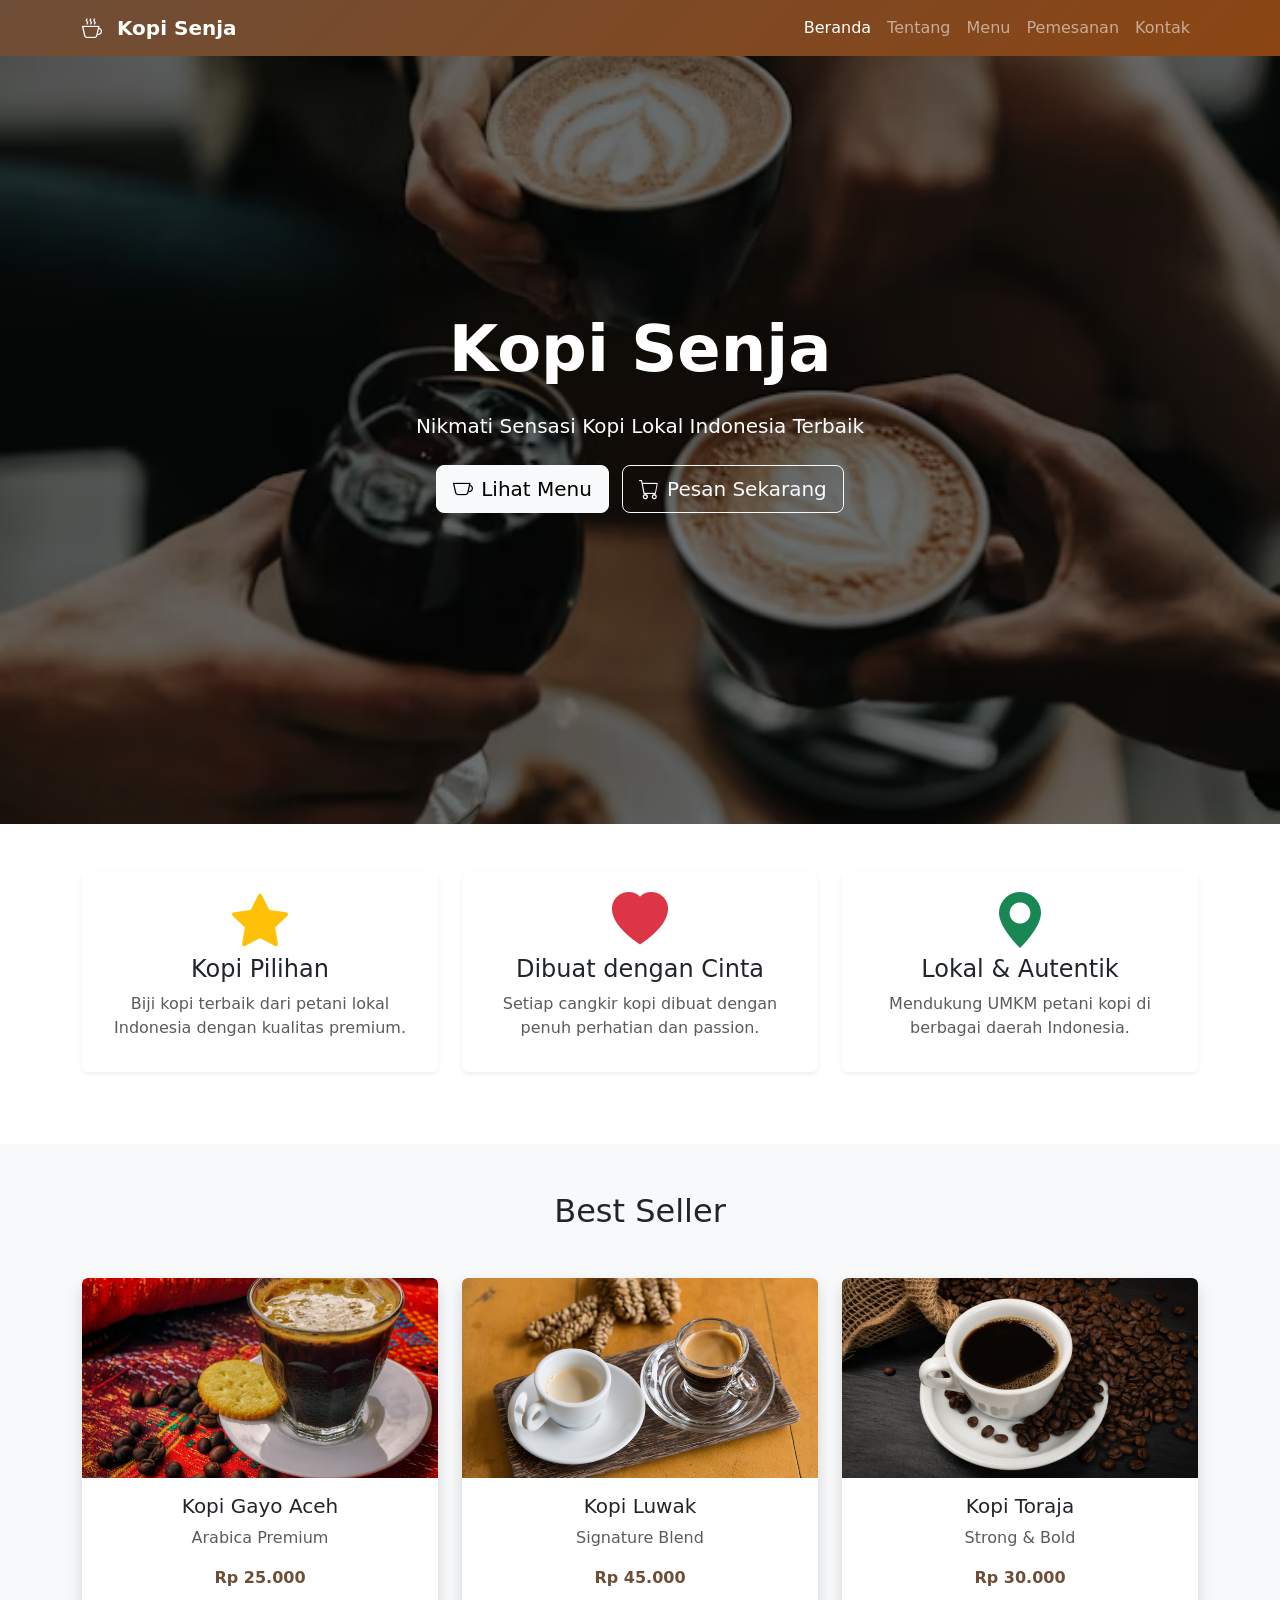
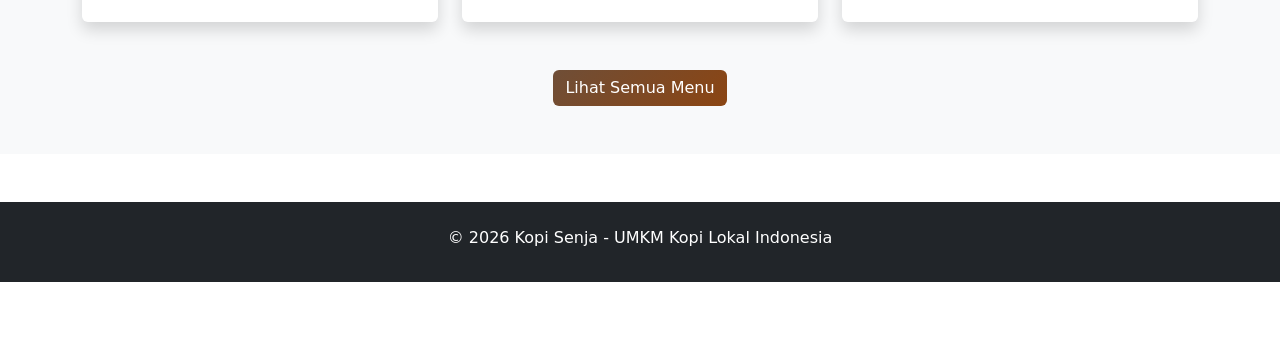
==== index.html @ 731be766 "Project pertama di tahun 2026" ====
<!DOCTYPE html>
<html lang="id">
<head>
    <meta charset="UTF-8">
    <meta name="viewport" content="width=device-width, initial-scale=1.0">
    <title>Kopi Senja - Beranda</title>
    <link rel="icon" href="/img/Vintage Logo Kedai Kopi Simpel.png" type="image/png">
    <!-- Bootstrap 5 CSS -->
    <link href="https://cdn.jsdelivr.net/npm/bootstrap@5.3.0/dist/css/bootstrap.min.css" rel="stylesheet">
    <!-- Bootstrap Icons -->
    <link rel="stylesheet" href="https://cdn.jsdelivr.net/npm/bootstrap-icons@1.10.0/font/bootstrap-icons.css">
    <!-- Custom CSS -->
    <link rel="stylesheet" href="../css/style.css">
</head>
<body>
    <!-- Navbar -->
    <nav class="navbar navbar-expand-lg navbar-dark bg-coffee fixed-top">
        <div class="container">
            <a class="navbar-brand fw-bold" href="index.html">
                <i class="bi bi-cup-hot me-2"></i>
                Kopi Senja
            </a>
            <button class="navbar-toggler" type="button" data-bs-toggle="collapse" data-bs-target="#navbarNav">
                <span class="navbar-toggler-icon"></span>
            </button>
            <div class="collapse navbar-collapse" id="navbarNav">
                <ul class="navbar-nav ms-auto">
                    <li class="nav-item"><a class="nav-link active" href="index.html">Beranda</a></li>
                    <li class="nav-item"><a class="nav-link" href="about.html">Tentang</a></li>
                    <li class="nav-item"><a class="nav-link" href="produk.html">Menu</a></li>
                    <li class="nav-item"><a class="nav-link" href="data.html">Pemesanan</a></li>
                    <li class="nav-item"><a class="nav-link" href="kontak.html">Kontak</a></li>
                </ul>
            </div>
        </div>
    </nav>

    <!-- Hero Section -->
    <section class="hero-section d-flex align-items-center">
        <div class="container text-center text-white">
            <h1 class="display-3 fw-bold mb-4 animate-fade-in">Kopi Senja</h1>
            <p class="lead mb-4 animate-fade-in-delay">Nikmati Sensasi Kopi Lokal Indonesia Terbaik</p>
            <a href="produk.html" class="btn btn-light btn-lg me-2 animate-fade-in-delay-2">
                <i class="bi bi-cup me-2"></i>Lihat Menu
            </a>
            <a href="data.html" class="btn btn-outline-light btn-lg animate-fade-in-delay-2">
                <i class="bi bi-cart me-2"></i>Pesan Sekarang
            </a>
        </div>
    </section>

    <!-- Features Section -->
    <section class="py-5">
        <div class="container">
            <div class="row text-center">
                <div class="col-md-4 mb-4">
                    <div class="card h-100 border-0 shadow-sm hover-card">
                        <div class="card-body">
                            <i class="bi bi-star-fill text-warning display-4 mb-3"></i>
                            <h4>Kopi Pilihan</h4>
                            <p class="text-muted">Biji kopi terbaik dari petani lokal Indonesia dengan kualitas premium.</p>
                        </div>
                    </div>
                </div>
                <div class="col-md-4 mb-4">
                    <div class="card h-100 border-0 shadow-sm hover-card">
                        <div class="card-body">
                            <i class="bi bi-heart-fill text-danger display-4 mb-3"></i>
                            <h4>Dibuat dengan Cinta</h4>
                            <p class="text-muted">Setiap cangkir kopi dibuat dengan penuh perhatian dan passion.</p>
                        </div>
                    </div>
                </div>
                <div class="col-md-4 mb-4">
                    <div class="card h-100 border-0 shadow-sm hover-card">
                        <div class="card-body">
                            <i class="bi bi-geo-alt-fill text-success display-4 mb-3"></i>
                            <h4>Lokal & Autentik</h4>
                            <p class="text-muted">Mendukung UMKM petani kopi di berbagai daerah Indonesia.</p>
                        </div>
                    </div>
                </div>
            </div>
        </div>
    </section>

    <!-- Best Seller Preview -->
    <section class="py-5 bg-light">
        <div class="container">
            <h2 class="text-center mb-5">Best Seller</h2>
            <div class="row">
                <div class="col-md-4 mb-4">
                    <div class="card border-0 shadow product-card">
                        <img src="/img/Kopi_Hitam_King_Gayo_Arabika.jpg" class="card-img-top" alt="Kopi Gayo">
                        <div class="card-body text-center">
                            <h5 class="card-title">Kopi Gayo Aceh</h5>
                            <p class="text-muted">Arabica Premium</p>
                            <p class="fw-bold text-coffee">Rp 25.000</p>
                        </div>
                    </div>
                </div>
                <div class="col-md-4 mb-4">
                    <div class="card border-0 shadow product-card">
                        <img src="/img/X-Fakta-Kopi-Luwak-dan-Manfaatnya-untuk-Kesehatan.jpg" class="card-img-top" alt="Kopi Luwak">
                        <div class="card-body text-center">
                            <h5 class="card-title">Kopi Luwak</h5>
                            <p class="text-muted">Signature Blend</p>
                            <p class="fw-bold text-coffee">Rp 45.000</p>
                        </div>
                    </div>
                </div>
                <div class="col-md-4 mb-4">
                    <div class="card border-0 shadow product-card">
                        <img src="/img/fakta-biji-kopi-toraja-1.jpeg" class="card-img-top" alt="Kopi Toraja">
                        <div class="card-body text-center">
                            <h5 class="card-title">Kopi Toraja</h5>
                            <p class="text-muted">Strong & Bold</p>
                            <p class="fw-bold text-coffee">Rp 30.000</p>
                        </div>
                    </div>
                </div>
            </div>
            <div class="text-center mt-4">
                <a href="produk.html" class="btn btn-coffee">Lihat Semua Menu</a>
            </div>
        </div>
    </section>

    <!-- Footer -->
    <footer class="bg-dark text-white py-4 mt-5">
        <div class="container text-center">
            <p class="mb-2">&copy; 2026 Kopi Senja - UMKM Kopi Lokal Indonesia</p>
        </div>
    </footer>

    <!-- Bootstrap JS -->
    <script src="https://cdn.jsdelivr.net/npm/bootstrap@5.3.0/dist/js/bootstrap.bundle.min.js"></script>
    <script src="js/script.js"></script>
</body>
</html>
---- css/style.css ----
/* Custom CSS untuk Kopi Senja */

/* Warna Custom */
:root {
    --coffee-primary: #6F4E37;
    --coffee-secondary: #8B4513;
    --coffee-light: #D2691E;
    --coffee-cream: #F5DEB3;
}

/* Navbar Custom */
.bg-coffee {
    background: linear-gradient(135deg, #6F4E37 0%, #8B4513 100%) !important;
}

.text-coffee {
    color: var(--coffee-primary) !important;
}

.btn-coffee {
    background: linear-gradient(135deg, #6F4E37 0%, #8B4513 100%);
    color: white;
    border: none;
    transition: all 0.3s ease;
}

.btn-coffee:hover {
    background: linear-gradient(135deg, #5a3f2d 0%, #6b3410 100%);
    color: white;
    transform: translateY(-2px);
    box-shadow: 0 4px 15px rgba(111, 78, 55, 0.4);
}

.btn-outline-coffee {
    color: var(--coffee-primary);
    border: 2px solid var(--coffee-primary);
    background: transparent;
    transition: all 0.3s ease;
}

.btn-outline-coffee:hover {
    background: var(--coffee-primary);
    color: white;
    transform: translateY(-2px);
}

.border-coffee {
    border-color: var(--coffee-primary) !important;
}

/* Hero Section */
.hero-section {
    background: linear-gradient(rgba(0,0,0,0.5), rgba(0,0,0,0.5)), url('/img/photo-1510972527921-ce03766a1cf1.avif');
    background-size: cover;
    background-position: center;
    background-attachment: fixed;
    height: 100vh;
    margin-top: -76px;
    padding-top: 76px;
}

/* Page Header */
.page-header {
    background: linear-gradient(rgba(0,0,0,0.6), rgba(0,0,0,0.6)), url('/img/photo-1567310017355-abb57d268c73.avif');
    background-size: cover;
    background-position: center;
    height: 400px;
    margin-top: -76px;
    padding-top: 76px;
    display: flex;
    align-items: center;
}

/* Card Hover Effects */
.hover-card {
    transition: all 0.3s ease;
    cursor: pointer;
}

.hover-card:hover {
    transform: translateY(-10px);
    box-shadow: 0 10px 30px rgba(0,0,0,0.2) !important;
}

.product-card {
    transition: all 0.3s ease;
    overflow: hidden;
}

.product-card:hover {
    transform: translateY(-5px);
    box-shadow: 0 10px 25px rgba(111, 78, 55, 0.3) !important;
}

.product-card img {
    transition: transform 0.5s ease;
    height: 200px;
    object-fit: cover;
}

.product-card:hover img {
    transform: scale(1.1);
}

/* Gallery Effects */
.gallery-item {
    cursor: pointer;
    height: 250px;
}

.gallery-img {
    height: 100%;
    object-fit: cover;
    transition: transform 0.5s ease;
}

.gallery-overlay {
    background: rgba(111, 78, 55, 0.8);
    opacity: 0;
    transition: all 0.3s ease;
}

.gallery-item:hover .gallery-overlay {
    opacity: 1;
}

.gallery-item:hover .gallery-img {
    transform: scale(1.1);
}

/* Animation Classes */
.animate-fade-in {
    animation: fadeIn 1s ease-in;
}

.animate-fade-in-delay {
    animation: fadeIn 1s ease-in 0.3s both;
}

.animate-fade-in-delay-2 {
    animation: fadeIn 1s ease-in 0.6s both;
}

@keyframes fadeIn {
    from {
        opacity: 0;
        transform: translateY(30px);
    }
    to {
        opacity: 1;
        transform: translateY(0);
    }
}

.fade-in {
    animation: fadeIn 0.5s ease-in;
}

/* Smooth Scroll */
html {
    scroll-behavior: smooth;
}

/* Custom Scrollbar */
::-webkit-scrollbar {
    width: 10px;
}

::-webkit-scrollbar-track {
    background: #f1f1f1;
}

::-webkit-scrollbar-thumb {
    background: var(--coffee-primary);
    border-radius: 5px;
}
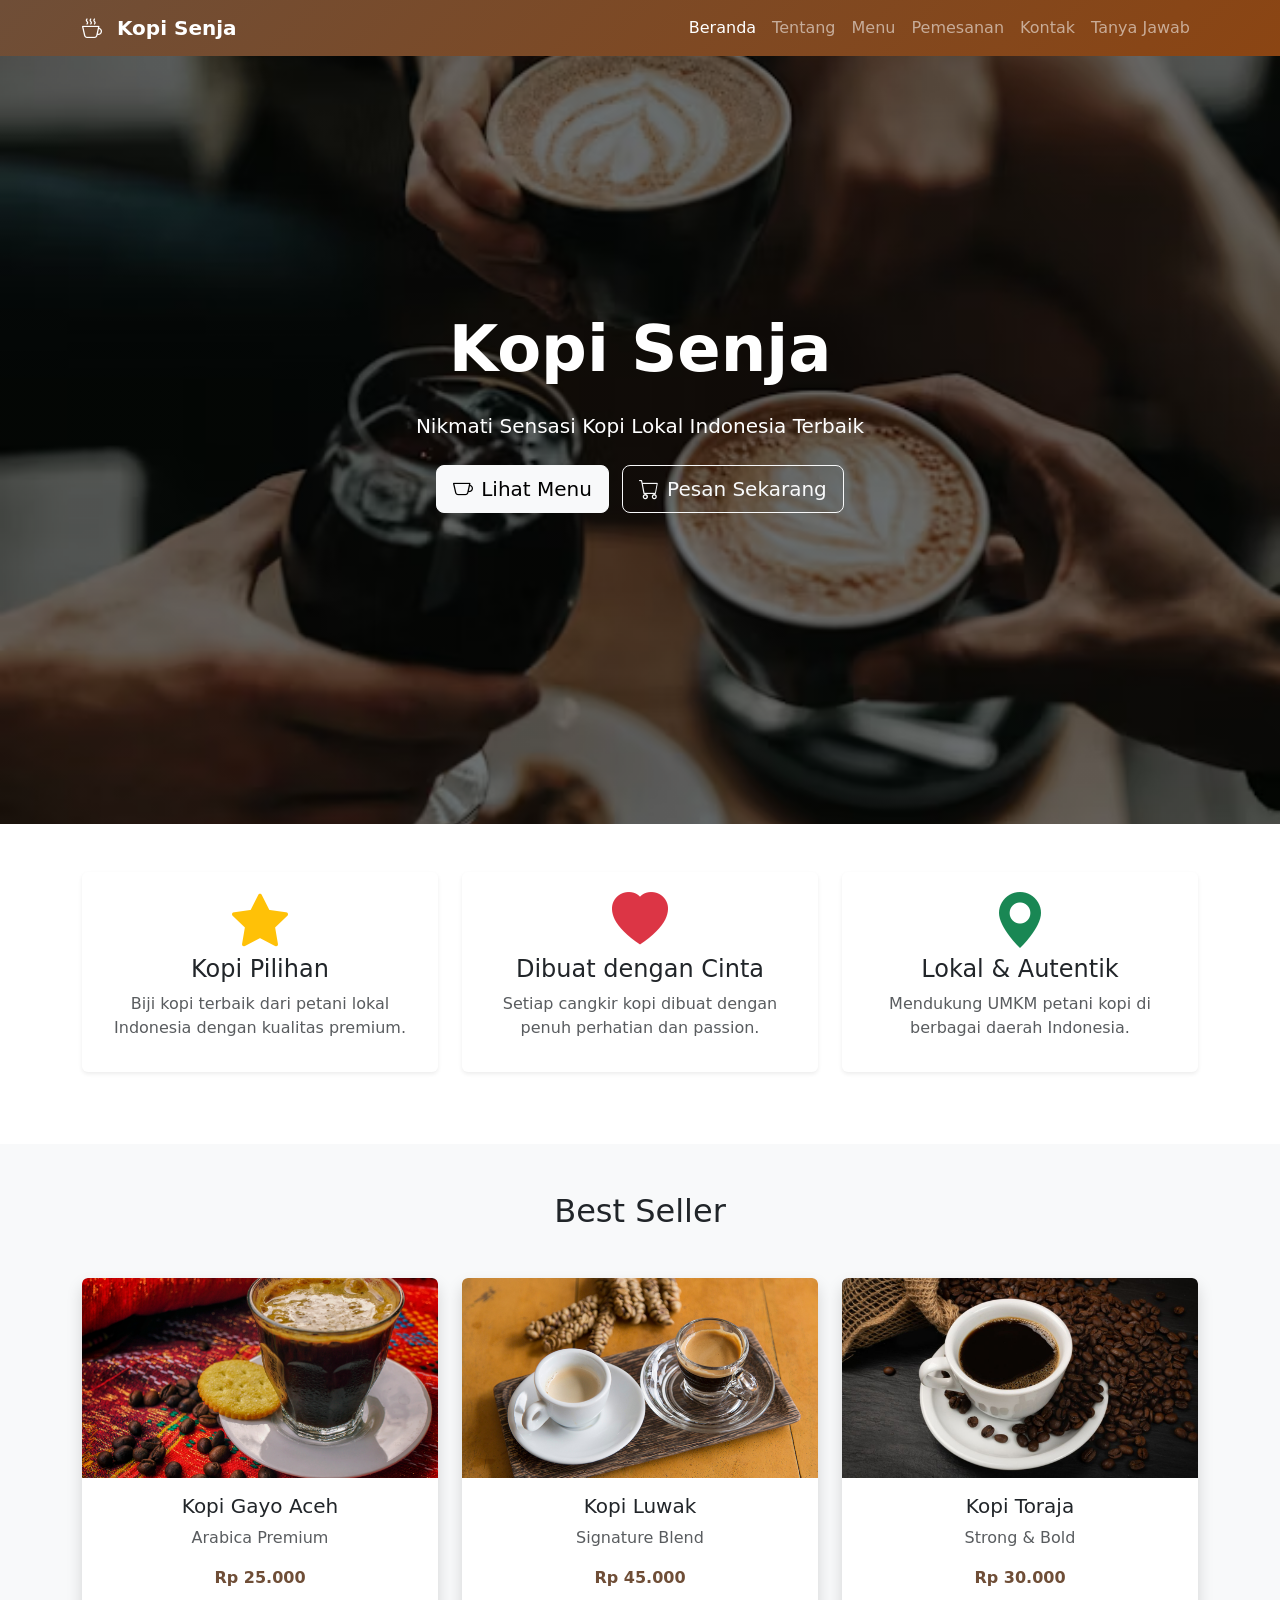
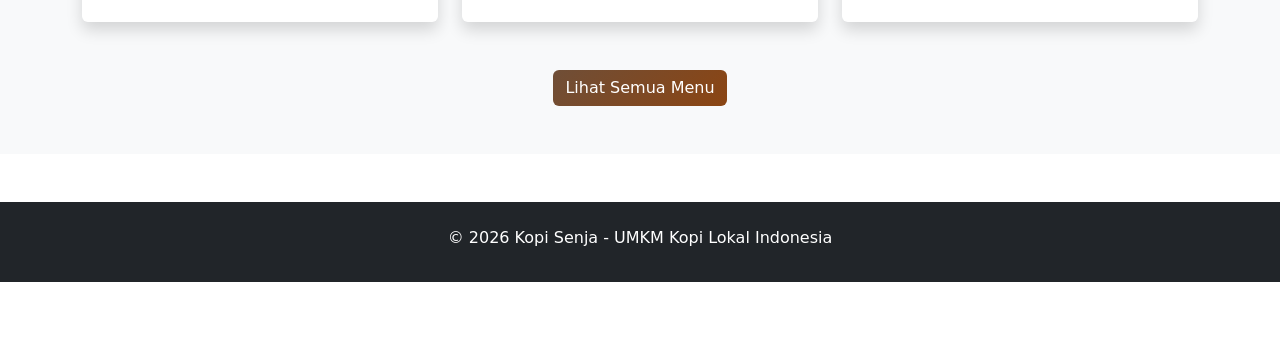
==== commit ec557a66: "Project pertama di tahun 2026" ====
--- a/index.html
+++ b/index.html
@@ -4,13 +4,13 @@
     <meta charset="UTF-8">
     <meta name="viewport" content="width=device-width, initial-scale=1.0">
     <title>Kopi Senja - Beranda</title>
-    <link rel="icon" href="/img/Vintage Logo Kedai Kopi Simpel.png" type="image/png">
+    <link rel="icon" href="img/Vintage Logo Kedai Kopi Simpel.png" type="image/png">
     <!-- Bootstrap 5 CSS -->
     <link href="https://cdn.jsdelivr.net/npm/bootstrap@5.3.0/dist/css/bootstrap.min.css" rel="stylesheet">
     <!-- Bootstrap Icons -->
     <link rel="stylesheet" href="https://cdn.jsdelivr.net/npm/bootstrap-icons@1.10.0/font/bootstrap-icons.css">
     <!-- Custom CSS -->
-    <link rel="stylesheet" href="../css/style.css">
+    <link rel="stylesheet" href="style.css">
 </head>
 <body>
     <!-- Navbar -->
@@ -30,6 +30,7 @@
                     <li class="nav-item"><a class="nav-link" href="produk.html">Menu</a></li>
                     <li class="nav-item"><a class="nav-link" href="data.html">Pemesanan</a></li>
                     <li class="nav-item"><a class="nav-link" href="kontak.html">Kontak</a></li>
+                    <li class="nav-item"><a class="nav-link" href="faq.html">Tanya Jawab</a></li>
                 </ul>
             </div>
         </div>
@@ -91,7 +92,7 @@
             <div class="row">
                 <div class="col-md-4 mb-4">
                     <div class="card border-0 shadow product-card">
-                        <img src="/img/Kopi_Hitam_King_Gayo_Arabika.jpg" class="card-img-top" alt="Kopi Gayo">
+                        <img src="img/Kopi_Hitam_King_Gayo_Arabika.jpg" class="card-img-top" alt="Kopi Gayo">
                         <div class="card-body text-center">
                             <h5 class="card-title">Kopi Gayo Aceh</h5>
                             <p class="text-muted">Arabica Premium</p>
@@ -101,7 +102,7 @@
                 </div>
                 <div class="col-md-4 mb-4">
                     <div class="card border-0 shadow product-card">
-                        <img src="/img/X-Fakta-Kopi-Luwak-dan-Manfaatnya-untuk-Kesehatan.jpg" class="card-img-top" alt="Kopi Luwak">
+                        <img src="img/X-Fakta-Kopi-Luwak-dan-Manfaatnya-untuk-Kesehatan.jpg" class="card-img-top" alt="Kopi Luwak">
                         <div class="card-body text-center">
                             <h5 class="card-title">Kopi Luwak</h5>
                             <p class="text-muted">Signature Blend</p>
@@ -111,7 +112,7 @@
                 </div>
                 <div class="col-md-4 mb-4">
                     <div class="card border-0 shadow product-card">
-                        <img src="/img/fakta-biji-kopi-toraja-1.jpeg" class="card-img-top" alt="Kopi Toraja">
+                        <img src="img/fakta-biji-kopi-toraja-1.jpeg" class="card-img-top" alt="Kopi Toraja">
                         <div class="card-body text-center">
                             <h5 class="card-title">Kopi Toraja</h5>
                             <p class="text-muted">Strong & Bold</p>
--- a/style.css
+++ b/style.css
@@ -0,0 +1,176 @@
+/* Custom CSS untuk Kopi Senja */
+
+/* Warna Custom */
+:root {
+    --coffee-primary: #6F4E37;
+    --coffee-secondary: #8B4513;
+    --coffee-light: #D2691E;
+    --coffee-cream: #F5DEB3;
+}
+
+/* Navbar Custom */
+.bg-coffee {
+    background: linear-gradient(135deg, #6F4E37 0%, #8B4513 100%) !important;
+}
+
+.text-coffee {
+    color: var(--coffee-primary) !important;
+}
+
+.btn-coffee {
+    background: linear-gradient(135deg, #6F4E37 0%, #8B4513 100%);
+    color: white;
+    border: none;
+    transition: all 0.3s ease;
+}
+
+.btn-coffee:hover {
+    background: linear-gradient(135deg, #5a3f2d 0%, #6b3410 100%);
+    color: white;
+    transform: translateY(-2px);
+    box-shadow: 0 4px 15px rgba(111, 78, 55, 0.4);
+}
+
+.btn-outline-coffee {
+    color: var(--coffee-primary);
+    border: 2px solid var(--coffee-primary);
+    background: transparent;
+    transition: all 0.3s ease;
+}
+
+.btn-outline-coffee:hover {
+    background: var(--coffee-primary);
+    color: white;
+    transform: translateY(-2px);
+}
+
+.border-coffee {
+    border-color: var(--coffee-primary) !important;
+}
+
+/* Hero Section */
+.hero-section {
+    background: linear-gradient(rgba(0,0,0,0.5), rgba(0,0,0,0.5)), url('img/photo-1510972527921-ce03766a1cf1.avif');
+    background-size: cover;
+    background-position: center;
+    background-attachment: fixed;
+    height: 100vh;
+    margin-top: -76px;
+    padding-top: 76px;
+}
+
+/* Page Header */
+.page-header {
+    background: linear-gradient(rgba(0,0,0,0.6), rgba(0,0,0,0.6)), url('img/photo-1567310017355-abb57d268c73.avif');
+    background-size: cover;
+    background-position: center;
+    height: 400px;
+    margin-top: -76px;
+    padding-top: 76px;
+    display: flex;
+    align-items: center;
+}
+
+/* Card Hover Effects */
+.hover-card {
+    transition: all 0.3s ease;
+    cursor: pointer;
+}
+
+.hover-card:hover {
+    transform: translateY(-10px);
+    box-shadow: 0 10px 30px rgba(0,0,0,0.2) !important;
+}
+
+.product-card {
+    transition: all 0.3s ease;
+    overflow: hidden;
+}
+
+.product-card:hover {
+    transform: translateY(-5px);
+    box-shadow: 0 10px 25px rgba(111, 78, 55, 0.3) !important;
+}
+
+.product-card img {
+    transition: transform 0.5s ease;
+    height: 200px;
+    object-fit: cover;
+}
+
+.product-card:hover img {
+    transform: scale(1.1);
+}
+
+/* Gallery Effects */
+.gallery-item {
+    cursor: pointer;
+    height: 250px;
+}
+
+.gallery-img {
+    height: 100%;
+    object-fit: cover;
+    transition: transform 0.5s ease;
+}
+
+.gallery-overlay {
+    background: rgba(111, 78, 55, 0.8);
+    opacity: 0;
+    transition: all 0.3s ease;
+}
+
+.gallery-item:hover .gallery-overlay {
+    opacity: 1;
+}
+
+.gallery-item:hover .gallery-img {
+    transform: scale(1.1);
+}
+
+/* Animation Classes */
+.animate-fade-in {
+    animation: fadeIn 1s ease-in;
+}
+
+.animate-fade-in-delay {
+    animation: fadeIn 1s ease-in 0.3s both;
+}
+
+.animate-fade-in-delay-2 {
+    animation: fadeIn 1s ease-in 0.6s both;
+}
+
+@keyframes fadeIn {
+    from {
+        opacity: 0;
+        transform: translateY(30px);
+    }
+    to {
+        opacity: 1;
+        transform: translateY(0);
+    }
+}
+
+.fade-in {
+    animation: fadeIn 0.5s ease-in;
+}
+
+/* Smooth Scroll */
+html {
+    scroll-behavior: smooth;
+}
+
+/* Custom Scrollbar */
+::-webkit-scrollbar {
+    width: 10px;
+}
+
+::-webkit-scrollbar-track {
+    background: #f1f1f1;
+}
+
+::-webkit-scrollbar-thumb {
+    background: var(--coffee-primary);
+    border-radius: 5px;
+}
